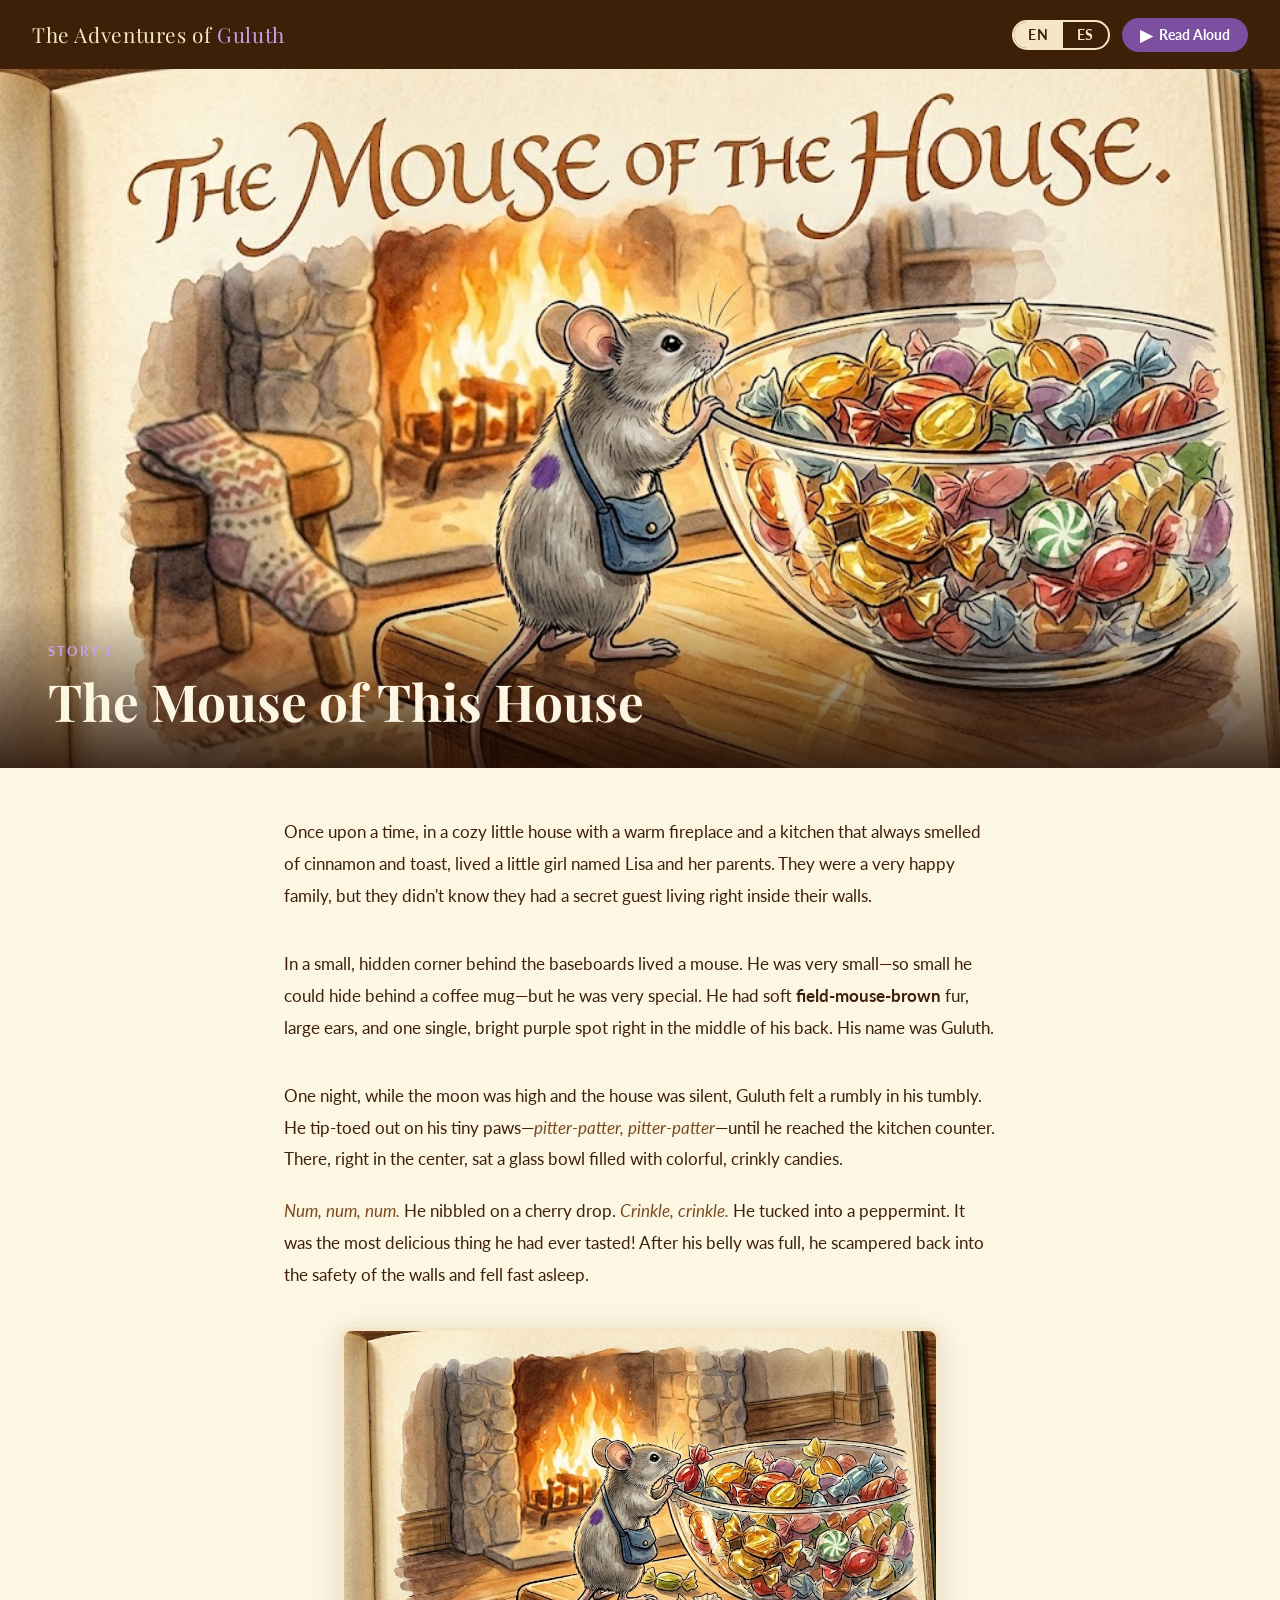
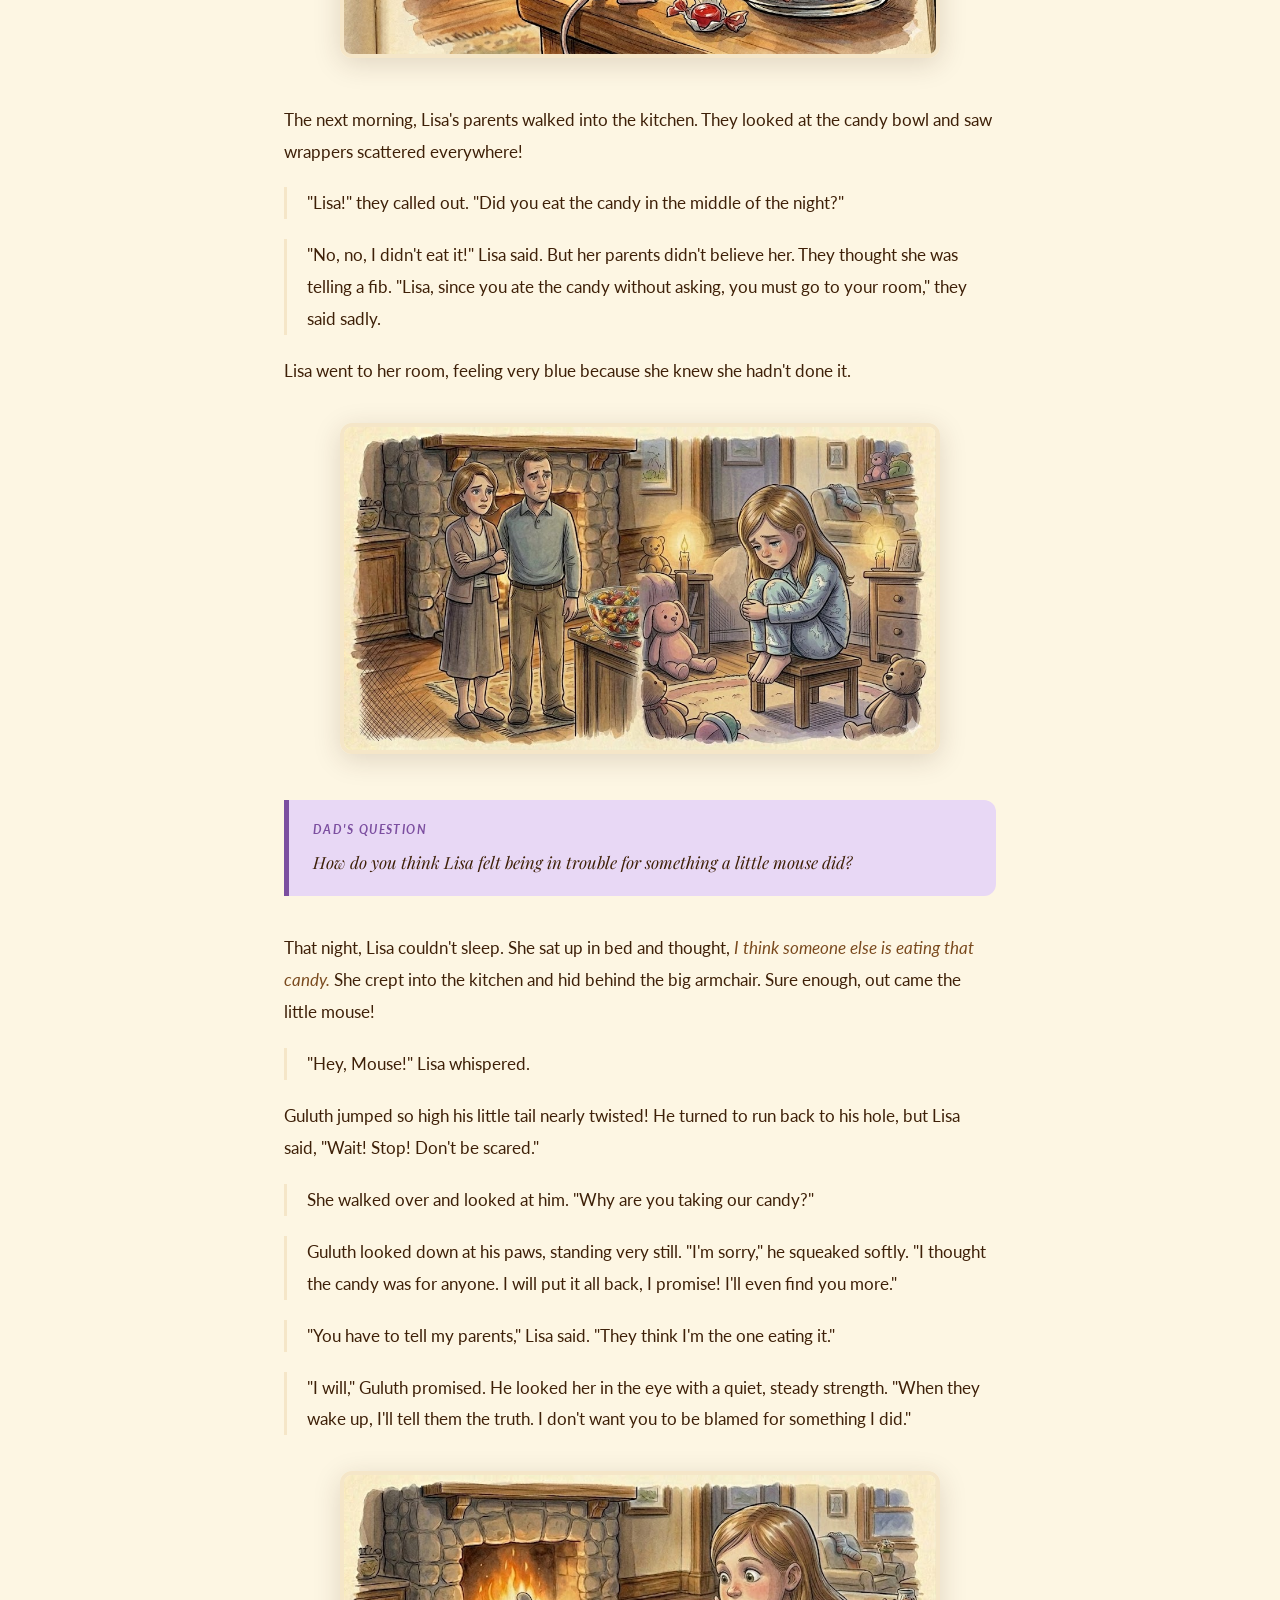
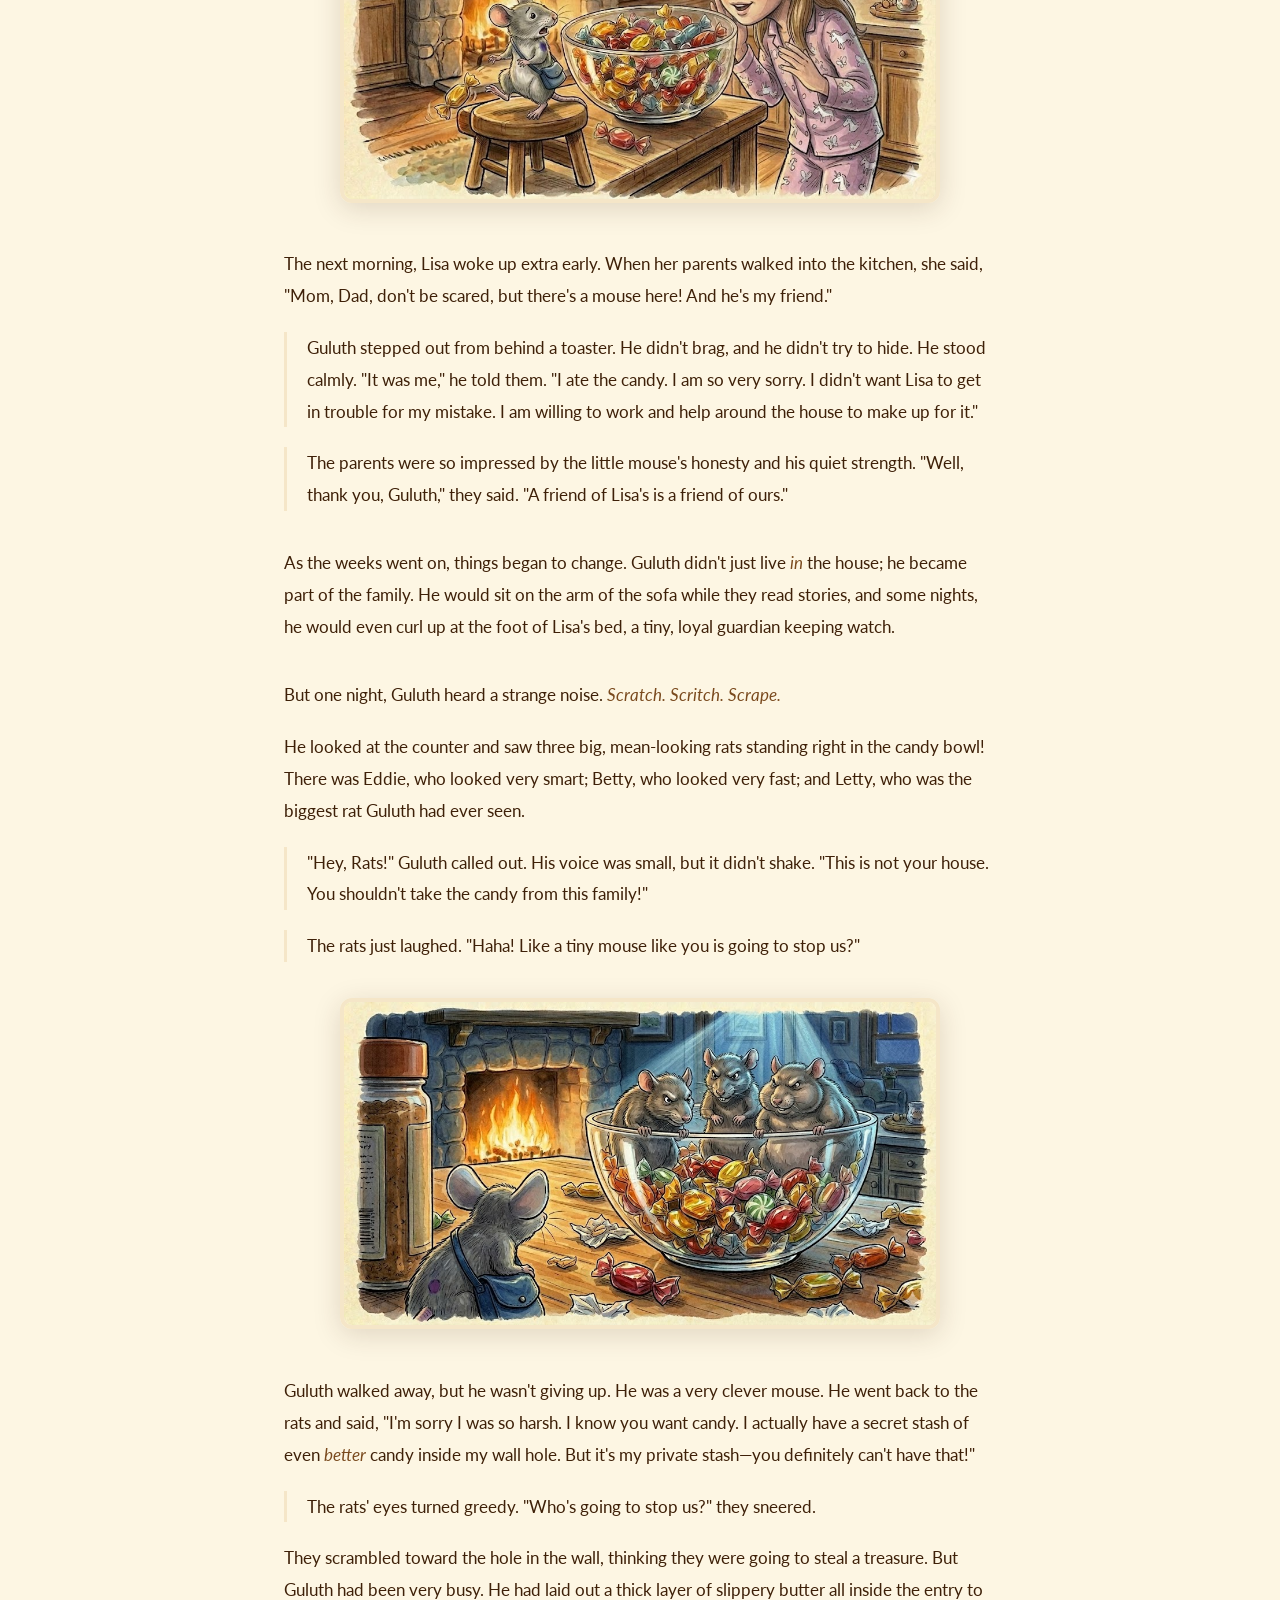
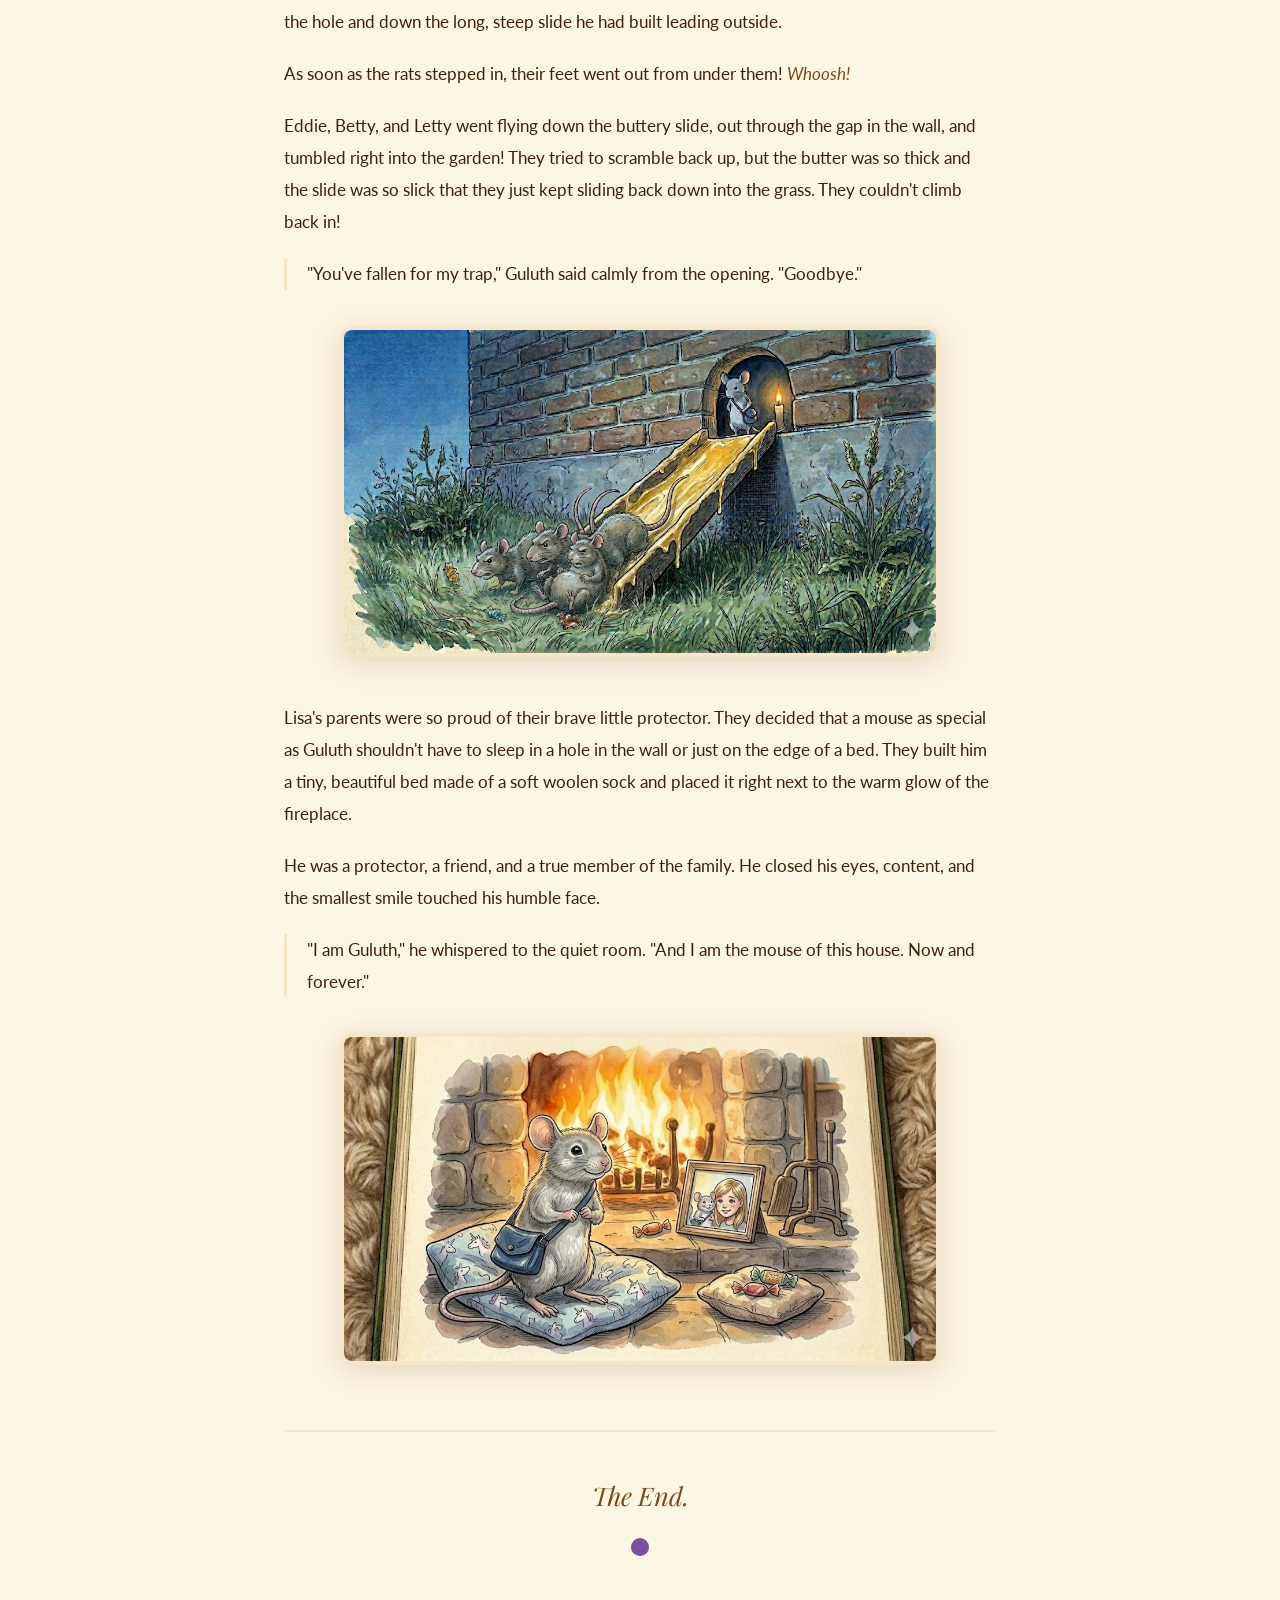
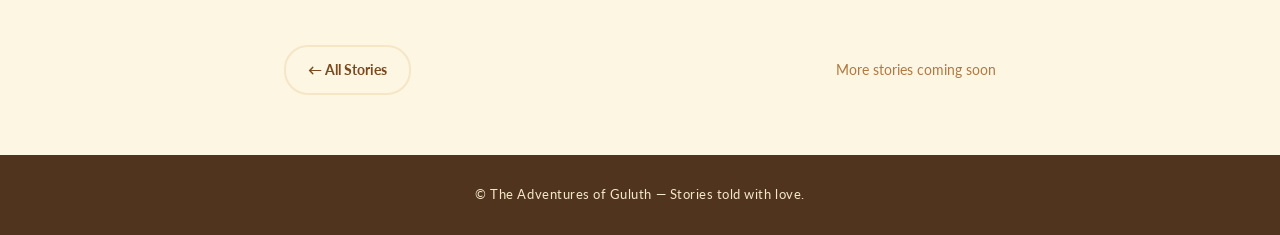
==== story1.html @ 62d599ea "Initial commit: Adventures of Guluth - Story 1" ====
<!DOCTYPE html>
<html lang="en">
<head>
  <meta charset="UTF-8" />
  <meta name="viewport" content="width=device-width, initial-scale=1.0" />
  <title>Story 1: The Mouse of This House — The Adventures of Guluth</title>
  <link rel="stylesheet" href="css/style.css" />
</head>
<body>

  <!-- HEADER -->
  <header class="site-header">
    <a class="logo" href="index.html">The Adventures of <span>Guluth</span></a>
    <div class="controls-bar">
      <div class="lang-toggle" aria-label="Language">
        <button data-lang="en" class="active">EN</button>
        <button data-lang="es">ES</button>
      </div>
      <button class="read-aloud-btn" id="readAloudBtn">
        <span class="icon">▶</span>
        <span data-i18n="readBtn">Read Aloud</span>
      </button>
    </div>
  </header>

  <!-- HERO IMAGE -->
  <div class="story-hero">
    <img src="images/story1/title-candy.jpg" alt="A cozy kitchen with a candy bowl" />
    <div class="story-hero-overlay">
      <p class="story-label" data-i18n="storyLabel">Story 1</p>
      <h1 class="story-hero-title" data-i18n="storyTitle">The Mouse of This House</h1>
    </div>
  </div>

  <!-- STORY BODY -->
  <article class="story-container">

    <!-- Opening -->
    <div class="story-section">
      <p data-para="0">
        Once upon a time, in a cozy little house with a warm fireplace and a kitchen that always smelled of cinnamon and toast, lived a little girl named Lisa and her parents. They were a very happy family, but they didn't know they had a secret guest living right inside their walls.
      </p>
    </div>

    <!-- Guluth introduced -->
    <div class="story-section">
      <p data-para="1">
        In a small, hidden corner behind the baseboards lived a mouse. He was very small—so small he could hide behind a coffee mug—but he was very special. He had soft <strong>field-mouse-brown</strong> fur, large ears, and one single, bright purple spot right in the middle of his back. His name was Guluth.
      </p>
    </div>

    <!-- Guluth eats the candy -->
    <div class="story-section">
      <p data-para="2">
        One night, while the moon was high and the house was silent, Guluth felt a rumbly in his tumbly. He tip-toed out on his tiny paws—<em>pitter-patter, pitter-patter</em>—until he reached the kitchen counter. There, right in the center, sat a glass bowl filled with colorful, crinkly candies.
      </p>
      <p data-para="3">
        <em>Num, num, num.</em> He nibbled on a cherry drop. <em>Crinkle, crinkle.</em> He tucked into a peppermint. It was the most delicious thing he had ever tasted! After his belly was full, he scampered back into the safety of the walls and fell fast asleep.
      </p>
    </div>

    <!-- Image: eating candy -->
    <div class="story-image">
      <img src="images/story1/eating-candy.jpg" alt="Guluth eating candy at night" />
    </div>

    <!-- Lisa gets blamed -->
    <div class="story-section">
      <p data-para="4">
        The next morning, Lisa's parents walked into the kitchen. They looked at the candy bowl and saw wrappers scattered everywhere!
      </p>
      <p data-para="5" class="dialogue">
        "Lisa!" they called out. "Did you eat the candy in the middle of the night?"
      </p>
      <p data-para="6" class="dialogue">
        "No, no, I didn't eat it!" Lisa said. But her parents didn't believe her. They thought she was telling a fib. "Lisa, since you ate the candy without asking, you must go to your room," they said sadly.
      </p>
      <p data-para="7">
        Lisa went to her room, feeling very blue because she knew she hadn't done it.
      </p>
    </div>

    <!-- Image: Lisa sad -->
    <div class="story-image">
      <img src="images/story1/lisa-sad.jpg" alt="Lisa feeling sad in her room" />
    </div>

    <!-- Dad's Question 1 -->
    <div class="dads-question">
      <p class="dq-label" data-i18n="dqLabel">Dad's Question</p>
      <p data-para="8">How do you think Lisa felt being in trouble for something a little mouse did?</p>
    </div>

    <!-- Lisa catches Guluth -->
    <div class="story-section">
      <p data-para="9">
        That night, Lisa couldn't sleep. She sat up in bed and thought, <em>I think someone else is eating that candy.</em> She crept into the kitchen and hid behind the big armchair. Sure enough, out came the little mouse!
      </p>
      <p data-para="10" class="dialogue">"Hey, Mouse!" Lisa whispered.</p>
      <p data-para="11">
        Guluth jumped so high his little tail nearly twisted! He turned to run back to his hole, but Lisa said, "Wait! Stop! Don't be scared."
      </p>
      <p data-para="12" class="dialogue">She walked over and looked at him. "Why are you taking our candy?"</p>
      <p data-para="13" class="dialogue">
        Guluth looked down at his paws, standing very still. "I'm sorry," he squeaked softly. "I thought the candy was for anyone. I will put it all back, I promise! I'll even find you more."
      </p>
      <p data-para="14" class="dialogue">"You have to tell my parents," Lisa said. "They think I'm the one eating it."</p>
      <p data-para="15" class="dialogue">
        "I will," Guluth promised. He looked her in the eye with a quiet, steady strength. "When they wake up, I'll tell them the truth. I don't want you to be blamed for something I did."
      </p>
    </div>

    <!-- Image: Lisa finds Guluth -->
    <div class="story-image">
      <img src="images/story1/lisa-finds-guluth.jpg" alt="Lisa finding Guluth in the kitchen" />
    </div>

    <!-- Guluth confesses -->
    <div class="story-section">
      <p data-para="16">
        The next morning, Lisa woke up extra early. When her parents walked into the kitchen, she said, "Mom, Dad, don't be scared, but there's a mouse here! And he's my friend."
      </p>
      <p data-para="17" class="dialogue">
        Guluth stepped out from behind a toaster. He didn't brag, and he didn't try to hide. He stood calmly. "It was me," he told them. "I ate the candy. I am so very sorry. I didn't want Lisa to get in trouble for my mistake. I am willing to work and help around the house to make up for it."
      </p>
      <p data-para="18" class="dialogue">
        The parents were so impressed by the little mouse's honesty and his quiet strength. "Well, thank you, Guluth," they said. "A friend of Lisa's is a friend of ours."
      </p>
    </div>

    <!-- Part of the family -->
    <div class="story-section">
      <p data-para="19">
        As the weeks went on, things began to change. Guluth didn't just live <em>in</em> the house; he became part of the family. He would sit on the arm of the sofa while they read stories, and some nights, he would even curl up at the foot of Lisa's bed, a tiny, loyal guardian keeping watch.
      </p>
    </div>

    <!-- The rats arrive -->
    <div class="story-section">
      <p data-para="20">But one night, Guluth heard a strange noise. <em>Scratch. Scritch. Scrape.</em></p>
      <p data-para="21">
        He looked at the counter and saw three big, mean-looking rats standing right in the candy bowl! There was Eddie, who looked very smart; Betty, who looked very fast; and Letty, who was the biggest rat Guluth had ever seen.
      </p>
      <p data-para="22" class="dialogue">
        "Hey, Rats!" Guluth called out. His voice was small, but it didn't shake. "This is not your house. You shouldn't take the candy from this family!"
      </p>
      <p data-para="23" class="dialogue">The rats just laughed. "Haha! Like a tiny mouse like you is going to stop us?"</p>
    </div>

    <!-- Image: rats got the candy -->
    <div class="story-image">
      <img src="images/story1/rats-got-candy.jpg" alt="Three mean rats in the candy bowl" />
    </div>

    <!-- Guluth's trap -->
    <div class="story-section">
      <p data-para="24">
        Guluth walked away, but he wasn't giving up. He was a very clever mouse. He went back to the rats and said, "I'm sorry I was so harsh. I know you want candy. I actually have a secret stash of even <em>better</em> candy inside my wall hole. But it's my private stash—you definitely can't have that!"
      </p>
      <p data-para="25" class="dialogue">The rats' eyes turned greedy. "Who's going to stop us?" they sneered.</p>
      <p data-para="26">
        They scrambled toward the hole in the wall, thinking they were going to steal a treasure. But Guluth had been very busy. He had laid out a thick layer of slippery butter all inside the entry to the hole and down the long, steep slide he had built leading outside.
      </p>
      <p data-para="27">As soon as the rats stepped in, their feet went out from under them! <em>Whoosh!</em></p>
      <p data-para="28">
        Eddie, Betty, and Letty went flying down the buttery slide, out through the gap in the wall, and tumbled right into the garden! They tried to scramble back up, but the butter was so thick and the slide was so slick that they just kept sliding back down into the grass. They couldn't climb back in!
      </p>
      <p data-para="29" class="dialogue">"You've fallen for my trap," Guluth said calmly from the opening. "Goodbye."</p>
    </div>

    <!-- Image: rats slid down -->
    <div class="story-image">
      <img src="images/story1/rats-slid-down.jpg" alt="The rats sliding down Guluth's butter trap" />
    </div>

    <!-- Ending -->
    <div class="story-section">
      <p data-para="30">
        Lisa's parents were so proud of their brave little protector. They decided that a mouse as special as Guluth shouldn't have to sleep in a hole in the wall or just on the edge of a bed. They built him a tiny, beautiful bed made of a soft woolen sock and placed it right next to the warm glow of the fireplace.
      </p>
      <p data-para="31">
        He was a protector, a friend, and a true member of the family. He closed his eyes, content, and the smallest smile touched his humble face.
      </p>
      <p data-para="32" class="dialogue">
        "I am Guluth," he whispered to the quiet room. "And I am the mouse of this house. Now and forever."
      </p>
    </div>

    <!-- Image: Guluth, mouse of this house -->
    <div class="story-image">
      <img src="images/story1/guluth-mouse-of-house.jpg" alt="Guluth, the mouse of this house" />
    </div>

    <!-- The End -->
    <div class="story-end">
      <p class="end-text">The End.</p>
      <div class="purple-dot"></div>
    </div>

  </article>

  <!-- NAVIGATION -->
  <nav class="story-nav">
    <a href="index.html" data-i18n="backLink">← All Stories</a>
    <span style="color: var(--brown-light); font-size: 0.85rem;">More stories coming soon</span>
  </nav>

  <!-- FOOTER -->
  <footer class="site-footer">
    &copy; The Adventures of Guluth &mdash; Stories told with love.
  </footer>

  <script src="js/main.js"></script>
</body>
</html>
---- css/style.css ----
/* ============================================
   THE ADVENTURES OF GULUTH
   Warm storybook styles
   ============================================ */

@import url('https://fonts.googleapis.com/css2?family=Playfair+Display:ital,wght@0,400;0,700;1,400&family=Lato:wght@300;400;700&display=swap');

:root {
  --cream: #fdf6e3;
  --parchment: #f5e6c8;
  --brown-dark: #3e2008;
  --brown-mid: #7a4a1e;
  --brown-light: #b07842;
  --orange-warm: #c96a2a;
  --purple: #7c4fa0;
  --purple-light: #e8d8f5;
  --shadow: rgba(62, 32, 8, 0.15);
}

* {
  box-sizing: border-box;
  margin: 0;
  padding: 0;
}

html {
  scroll-behavior: smooth;
}

body {
  background-color: var(--cream);
  color: var(--brown-dark);
  font-family: 'Lato', Georgia, serif;
  font-size: 18px;
  line-height: 1.8;
}

/* ---- HEADER ---- */
.site-header {
  background: var(--brown-dark);
  padding: 16px 32px;
  display: flex;
  align-items: center;
  justify-content: space-between;
  flex-wrap: wrap;
  gap: 12px;
}

.site-header .logo {
  font-family: 'Playfair Display', serif;
  font-size: 1.3rem;
  color: var(--parchment);
  text-decoration: none;
  letter-spacing: 0.03em;
}

.site-header .logo span {
  color: #c9a0e8;
}

/* ---- CONTROLS BAR (lang + read-aloud) ---- */
.controls-bar {
  display: flex;
  align-items: center;
  gap: 12px;
  flex-wrap: wrap;
}

.lang-toggle {
  display: flex;
  border: 2px solid var(--parchment);
  border-radius: 20px;
  overflow: hidden;
}

.lang-toggle button {
  background: transparent;
  border: none;
  color: var(--parchment);
  padding: 5px 14px;
  font-family: 'Lato', sans-serif;
  font-size: 0.85rem;
  font-weight: 700;
  cursor: pointer;
  letter-spacing: 0.05em;
  transition: background 0.2s, color 0.2s;
}

.lang-toggle button.active {
  background: var(--parchment);
  color: var(--brown-dark);
}

.read-aloud-btn {
  background: var(--purple);
  color: white;
  border: none;
  border-radius: 20px;
  padding: 7px 18px;
  font-family: 'Lato', sans-serif;
  font-size: 0.85rem;
  font-weight: 700;
  cursor: pointer;
  display: flex;
  align-items: center;
  gap: 7px;
  transition: background 0.2s, transform 0.1s;
}

.read-aloud-btn:hover {
  background: #5e3680;
}

.read-aloud-btn:active {
  transform: scale(0.97);
}

.read-aloud-btn .icon {
  font-size: 1rem;
}

.read-aloud-btn.playing {
  background: var(--orange-warm);
}

/* ---- STORY HERO ---- */
.story-hero {
  position: relative;
  width: 100%;
}

.story-hero img {
  width: 100%;
  height: auto;
  display: block;
}

.story-hero-overlay {
  position: absolute;
  bottom: 0;
  left: 0;
  right: 0;
  background: linear-gradient(transparent, rgba(32, 12, 2, 0.85));
  padding: 40px 48px 36px;
}

.story-label {
  font-family: 'Lato', sans-serif;
  font-size: 0.8rem;
  font-weight: 700;
  letter-spacing: 0.15em;
  text-transform: uppercase;
  color: #c9a0e8;
  margin-bottom: 8px;
}

.story-hero-title {
  font-family: 'Playfair Display', serif;
  font-size: clamp(1.8rem, 5vw, 3.2rem);
  color: var(--cream);
  line-height: 1.2;
}

/* ---- STORY BODY ---- */
.story-container {
  max-width: 760px;
  margin: 0 auto;
  padding: 48px 24px 80px;
}

.story-section {
  margin-bottom: 36px;
}

.story-section p {
  font-family: 'Lato', sans-serif;
  font-size: 1.05rem;
  line-height: 1.9;
  color: var(--brown-dark);
  margin-bottom: 20px;
}

.story-section p em {
  font-style: italic;
  color: var(--brown-mid);
}

.story-section p strong {
  font-weight: 700;
}

/* ---- STORY IMAGES ---- */
.story-image {
  margin: 36px 0;
  text-align: center;
}

.story-image img {
  max-width: 100%;
  width: 600px;
  border-radius: 12px;
  box-shadow: 0 6px 28px var(--shadow);
  border: 4px solid var(--parchment);
}

/* ---- DAD'S QUESTION ---- */
.dads-question {
  background: var(--purple-light);
  border-left: 5px solid var(--purple);
  border-radius: 0 12px 12px 0;
  padding: 20px 24px;
  margin: 36px 0;
}

.dads-question .dq-label {
  font-family: 'Lato', sans-serif;
  font-size: 0.75rem;
  font-weight: 700;
  letter-spacing: 0.12em;
  text-transform: uppercase;
  color: var(--purple);
  margin-bottom: 8px;
}

.dads-question p {
  font-family: 'Playfair Display', serif;
  font-style: italic;
  font-size: 1.05rem;
  color: var(--brown-dark);
  line-height: 1.7;
  margin: 0;
}

/* ---- DIALOGUE ---- */
.dialogue {
  padding-left: 20px;
  border-left: 3px solid var(--parchment);
  margin: 16px 0;
  color: var(--brown-mid);
}

/* ---- THE END ---- */
.story-end {
  text-align: center;
  margin-top: 56px;
  padding-top: 40px;
  border-top: 2px solid var(--parchment);
}

.story-end .end-text {
  font-family: 'Playfair Display', serif;
  font-size: 1.6rem;
  font-style: italic;
  color: var(--brown-mid);
}

.story-end .purple-dot {
  display: inline-block;
  width: 18px;
  height: 18px;
  background: var(--purple);
  border-radius: 50%;
  margin: 20px auto 0;
}

/* ---- NAVIGATION ---- */
.story-nav {
  display: flex;
  justify-content: space-between;
  align-items: center;
  max-width: 760px;
  margin: 0 auto;
  padding: 0 24px 60px;
  gap: 16px;
}

.story-nav a,
.story-nav button {
  font-family: 'Lato', sans-serif;
  font-size: 0.9rem;
  font-weight: 700;
  color: var(--brown-mid);
  text-decoration: none;
  background: none;
  border: 2px solid var(--parchment);
  border-radius: 24px;
  padding: 10px 22px;
  cursor: pointer;
  transition: border-color 0.2s, color 0.2s, background 0.2s;
}

.story-nav a:hover,
.story-nav button:hover {
  background: var(--parchment);
  color: var(--brown-dark);
  border-color: var(--brown-light);
}

/* ---- FOOTER ---- */
.site-footer {
  background: var(--brown-dark);
  color: var(--parchment);
  text-align: center;
  padding: 28px 24px;
  font-size: 0.82rem;
  letter-spacing: 0.04em;
  opacity: 0.9;
}

.site-footer a {
  color: #c9a0e8;
  text-decoration: none;
}

/* ============================================
   INDEX / LANDING PAGE
   ============================================ */

.collection-hero {
  background: var(--brown-dark);
  text-align: center;
  padding: 80px 24px 64px;
  position: relative;
  overflow: hidden;
}

.collection-hero::before {
  content: '';
  position: absolute;
  inset: 0;
  background: radial-gradient(ellipse at center, #5e2a08 0%, #1a0900 100%);
  opacity: 0.6;
}

.collection-hero > * {
  position: relative;
}

.collection-hero .hero-eyebrow {
  font-size: 0.8rem;
  font-weight: 700;
  letter-spacing: 0.2em;
  text-transform: uppercase;
  color: #c9a0e8;
  margin-bottom: 16px;
}

.collection-hero h1 {
  font-family: 'Playfair Display', serif;
  font-size: clamp(2.4rem, 7vw, 4.5rem);
  color: var(--cream);
  line-height: 1.15;
  margin-bottom: 20px;
}

.collection-hero .tagline {
  font-size: 1.05rem;
  color: var(--parchment);
  max-width: 520px;
  margin: 0 auto;
  opacity: 0.85;
  line-height: 1.7;
}

.purple-spot {
  display: inline-block;
  width: 14px;
  height: 14px;
  background: var(--purple);
  border-radius: 50%;
  vertical-align: middle;
  margin: 0 4px;
}

.stories-grid {
  max-width: 900px;
  margin: 60px auto;
  padding: 0 24px;
  display: grid;
  grid-template-columns: repeat(auto-fill, minmax(280px, 1fr));
  gap: 28px;
}

.story-card {
  background: white;
  border-radius: 16px;
  overflow: hidden;
  box-shadow: 0 4px 20px var(--shadow);
  text-decoration: none;
  color: inherit;
  transition: transform 0.2s, box-shadow 0.2s;
  display: block;
}

.story-card:hover {
  transform: translateY(-4px);
  box-shadow: 0 10px 32px var(--shadow);
}

.story-card img {
  width: 100%;
  height: 200px;
  object-fit: cover;
}

.story-card-body {
  padding: 20px 22px 24px;
}

.story-card-body .card-number {
  font-size: 0.75rem;
  font-weight: 700;
  letter-spacing: 0.12em;
  text-transform: uppercase;
  color: var(--purple);
  margin-bottom: 6px;
}

.story-card-body h2 {
  font-family: 'Playfair Display', serif;
  font-size: 1.25rem;
  color: var(--brown-dark);
  margin-bottom: 10px;
  line-height: 1.3;
}

.story-card-body p {
  font-size: 0.9rem;
  color: var(--brown-mid);
  line-height: 1.6;
}

.story-card.coming-soon {
  opacity: 0.55;
  pointer-events: none;
  cursor: default;
}

.story-card.coming-soon .story-card-body .card-number {
  color: var(--brown-light);
}

/* ---- RESPONSIVE ---- */
@media (max-width: 600px) {
  .story-hero-overlay {
    padding: 24px 20px 20px;
  }

  .story-container {
    padding: 32px 16px 60px;
  }

  .story-nav {
    padding: 0 16px 48px;
    flex-direction: column;
    align-items: stretch;
    text-align: center;
  }
}
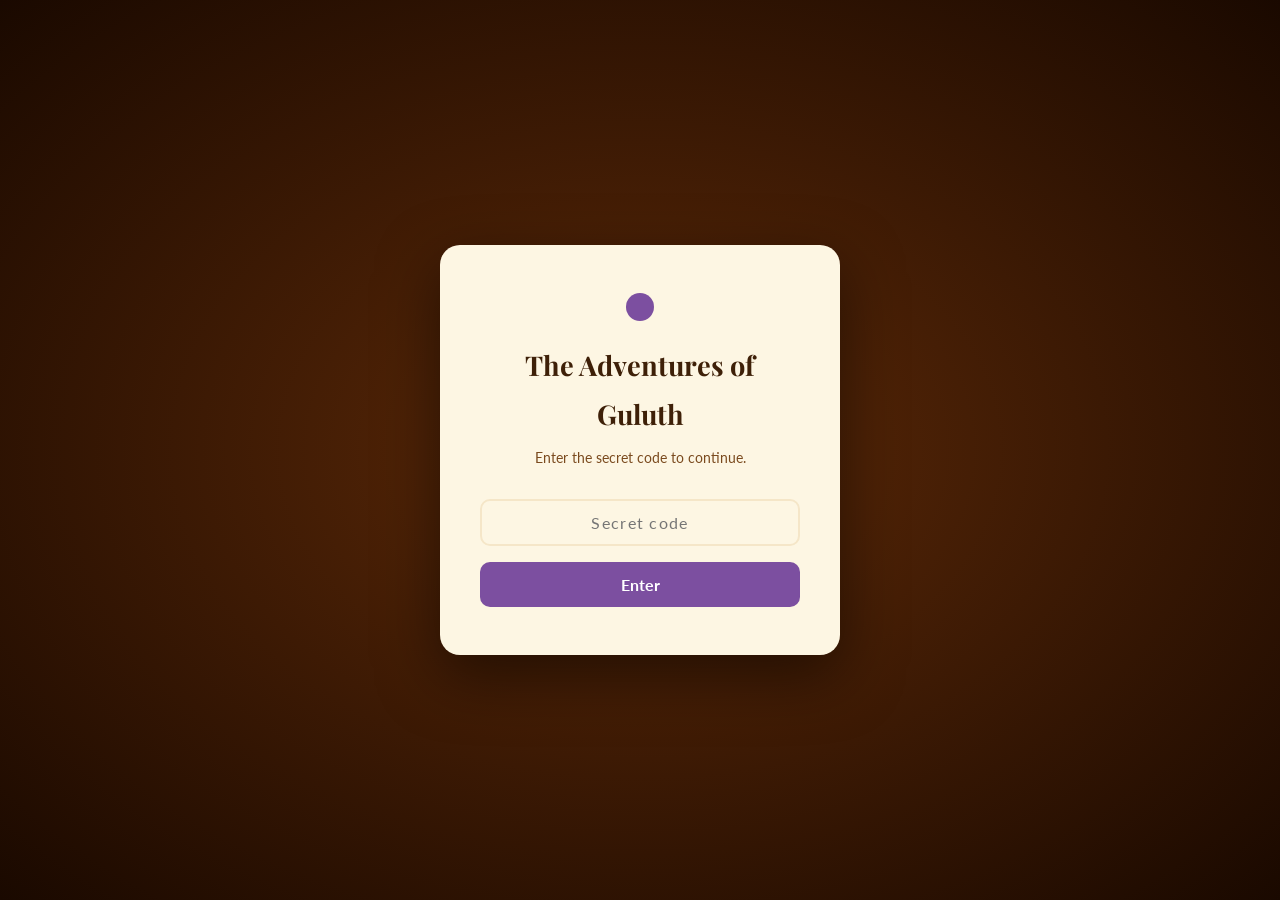
==== commit 26135276: "Add password gate and scraper protection" ====
--- a/story1.html
+++ b/story1.html
@@ -5,6 +5,8 @@
   <meta name="viewport" content="width=device-width, initial-scale=1.0" />
   <title>Story 1: The Mouse of This House — The Adventures of Guluth</title>
   <link rel="stylesheet" href="css/style.css" />
+  <script src="js/auth.js"></script>
+  <script>requireAuth();</script>
 </head>
 <body>
 
